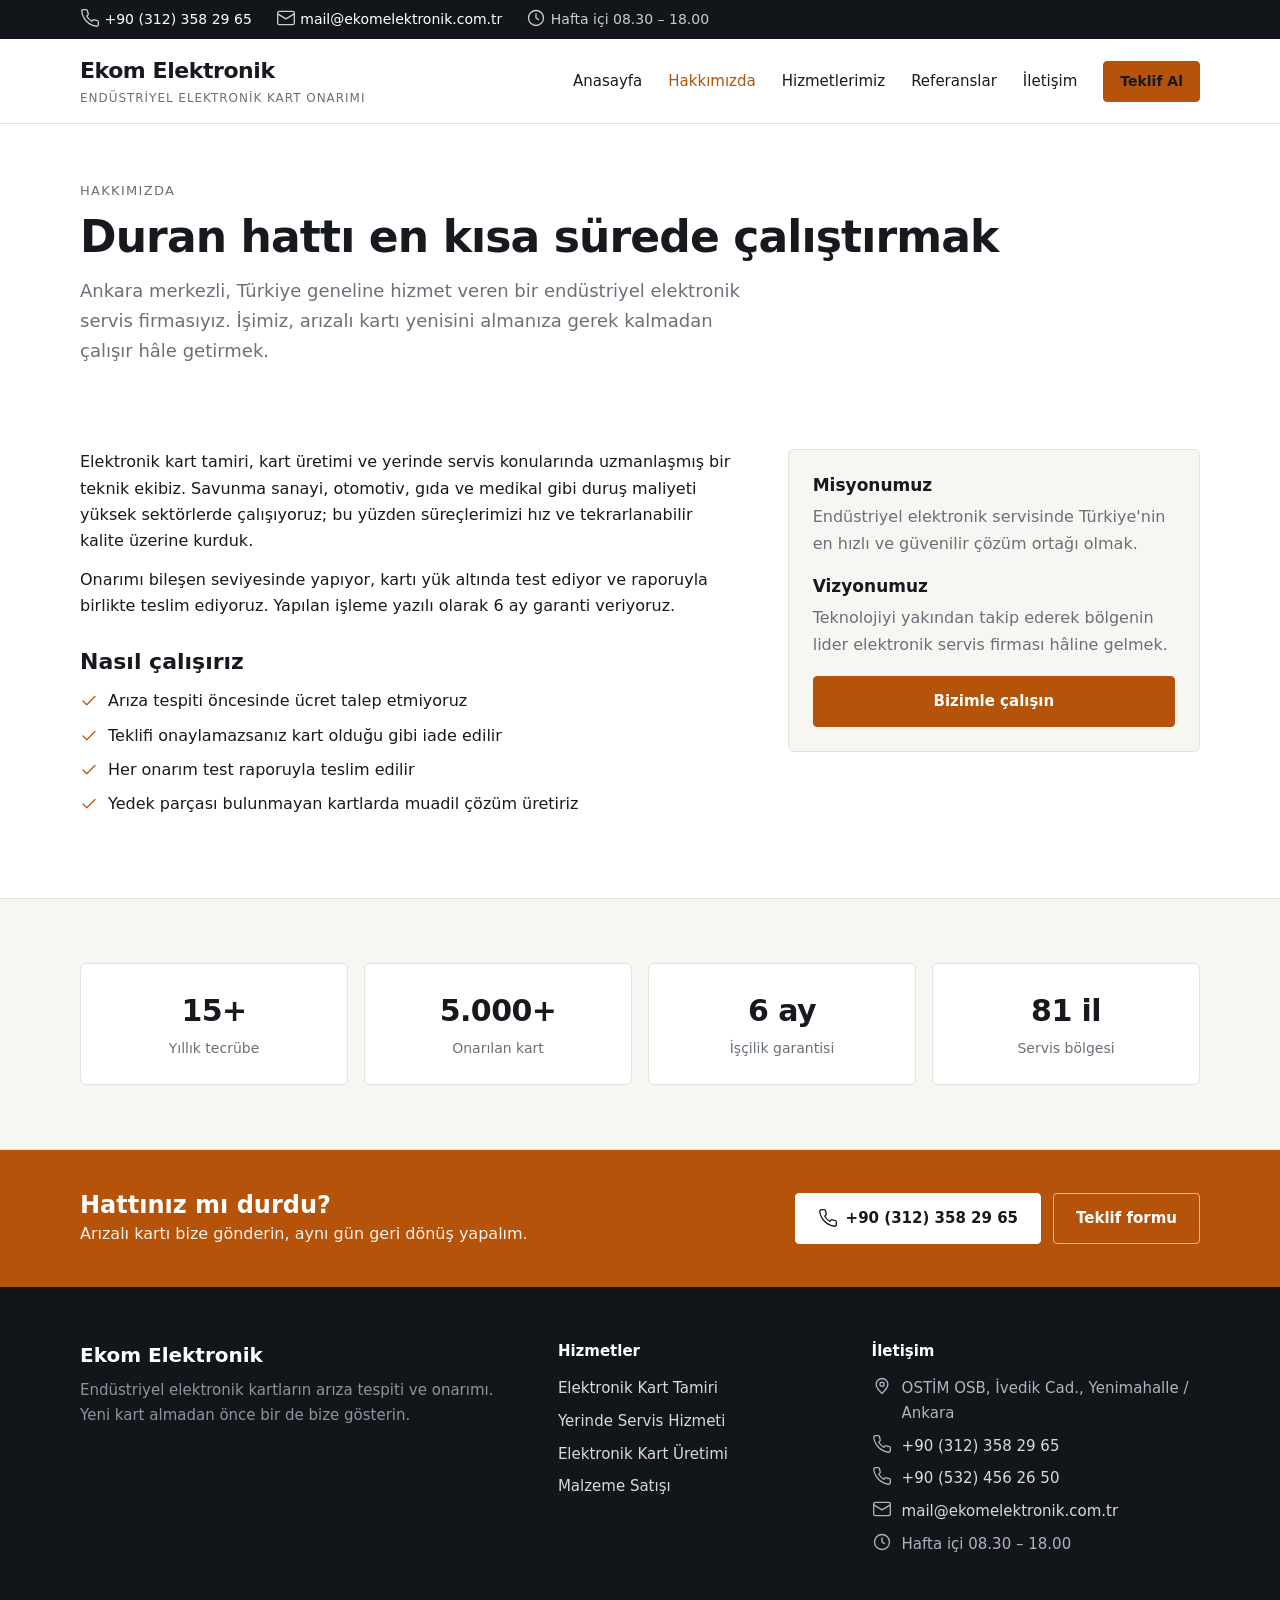
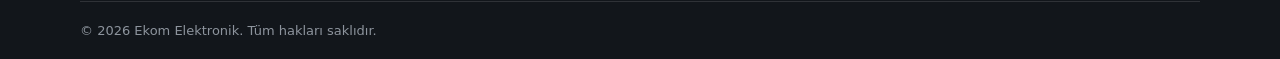
==== hakkimizda.html @ f10e5776 "Add files via upload" ====
<!DOCTYPE html>
<html lang="tr">
<head>
  <meta charset="UTF-8">
  <meta name="viewport" content="width=device-width, initial-scale=1.0">
  <title>Hakkımızda — Ekom Elektronik</title>
  <meta name="description" content="Ankara merkezli, Türkiye geneline hizmet veren endüstriyel elektronik servis firması.">
  <link rel="stylesheet" href="assets/css/stil.css">
</head>
<body>

<a class="atla" href="#icerik">İçeriğe geç</a>

<div class="ust-serit">
  <div class="kap">
    <span><svg class="ikon" viewBox="0 0 24 24" fill="none" stroke="currentColor" stroke-width="1.6" stroke-linecap="round" stroke-linejoin="round" aria-hidden="true"><path d="M22 16.9v3a2 2 0 0 1-2.2 2 19.8 19.8 0 0 1-8.6-3.1 19.5 19.5 0 0 1-6-6A19.8 19.8 0 0 1 2.1 4.2 2 2 0 0 1 4.1 2h3a2 2 0 0 1 2 1.7c.1 1 .4 1.9.7 2.8a2 2 0 0 1-.5 2.1L8.1 9.9a16 16 0 0 0 6 6l1.3-1.3a2 2 0 0 1 2.1-.4c.9.3 1.8.6 2.8.7a2 2 0 0 1 1.7 2z"/></svg> <a href="tel:+903123582965">+90 (312) 358 29 65</a></span>
    <span class="gizle-mobil"><svg class="ikon" viewBox="0 0 24 24" fill="none" stroke="currentColor" stroke-width="1.6" stroke-linecap="round" stroke-linejoin="round" aria-hidden="true"><rect x="2" y="4" width="20" height="16" rx="2"/><path d="M2 7l10 6 10-6"/></svg> <a href="mailto:mail@ekomelektronik.com.tr">mail@ekomelektronik.com.tr</a></span>
    <span class="gizle-mobil"><svg class="ikon" viewBox="0 0 24 24" fill="none" stroke="currentColor" stroke-width="1.6" stroke-linecap="round" stroke-linejoin="round" aria-hidden="true"><circle cx="12" cy="12" r="9"/><path d="M12 7v5l3 2"/></svg> Hafta içi 08.30 – 18.00</span>
  </div>
</div>

<header class="baslik">
  <div class="kap baslik-ic">
    <a class="logo" href="index.html">
      <span class="logo-isim">Ekom Elektronik</span>
      <span class="logo-alt">Endüstriyel Elektronik Kart Onarımı</span>
    </a>

    <button class="menu-dugme" aria-expanded="false" aria-controls="ana-menu">
      <span></span><span></span><span></span>
      <span class="gizli-metin">Menü</span>
    </button>

    <nav id="ana-menu" class="menu" aria-label="Ana menü">
      <ul>
                  <li>
            <a href="index.html">
              Anasayfa            </a>
          </li>
                  <li>
            <a href="hakkimizda.html" class="aktif" aria-current="page">
              Hakkımızda            </a>
          </li>
                  <li>
            <a href="hizmetlerimiz.html">
              Hizmetlerimiz            </a>
          </li>
                  <li>
            <a href="referanslar.html">
              Referanslar            </a>
          </li>
                  <li>
            <a href="iletisim.html">
              İletişim            </a>
          </li>
                <li><a class="dugme kucuk" href="iletisim.html#teklif">Teklif Al</a></li>
      </ul>
    </nav>
  </div>
</header>

<main id="icerik">

<section class="sayfa-basi">
  <div class="kap">
    <p class="ust-etiket">Hakkımızda</p>
    <h1>Duran hattı en kısa sürede çalıştırmak</h1>
    <p class="ozet">
      Ankara merkezli, Türkiye geneline hizmet veren bir endüstriyel elektronik
      servis firmasıyız. İşimiz, arızalı kartı yenisini almanıza gerek kalmadan
      çalışır hâle getirmek.
    </p>
  </div>
</section>

<section class="bolum">
  <div class="kap iki-sutun">
    <div>
      <p>
        Elektronik kart tamiri, kart üretimi ve yerinde servis konularında
        uzmanlaşmış bir teknik ekibiz. Savunma sanayi, otomotiv, gıda ve medikal
        gibi duruş maliyeti yüksek sektörlerde çalışıyoruz; bu yüzden süreçlerimizi
        hız ve tekrarlanabilir kalite üzerine kurduk.
      </p>
      <p>
        Onarımı bileşen seviyesinde yapıyor, kartı yük altında test ediyor ve
        raporuyla birlikte teslim ediyoruz. Yapılan işleme yazılı olarak 6 ay
        garanti veriyoruz.
      </p>

      <h2 class="ara-baslik">Nasıl çalışırız</h2>
      <ul class="isaretli">
        <li><svg class="ikon" viewBox="0 0 24 24" fill="none" stroke="currentColor" stroke-width="1.6" stroke-linecap="round" stroke-linejoin="round" aria-hidden="true"><path d="M20 6L9 17l-5-5"/></svg> Arıza tespiti öncesinde ücret talep etmiyoruz</li>
        <li><svg class="ikon" viewBox="0 0 24 24" fill="none" stroke="currentColor" stroke-width="1.6" stroke-linecap="round" stroke-linejoin="round" aria-hidden="true"><path d="M20 6L9 17l-5-5"/></svg> Teklifi onaylamazsanız kart olduğu gibi iade edilir</li>
        <li><svg class="ikon" viewBox="0 0 24 24" fill="none" stroke="currentColor" stroke-width="1.6" stroke-linecap="round" stroke-linejoin="round" aria-hidden="true"><path d="M20 6L9 17l-5-5"/></svg> Her onarım test raporuyla teslim edilir</li>
        <li><svg class="ikon" viewBox="0 0 24 24" fill="none" stroke="currentColor" stroke-width="1.6" stroke-linecap="round" stroke-linejoin="round" aria-hidden="true"><path d="M20 6L9 17l-5-5"/></svg> Yedek parçası bulunmayan kartlarda muadil çözüm üretiriz</li>
      </ul>
    </div>

    <aside class="yan-kutu">
      <h2>Misyonumuz</h2>
      <p class="soluk">
        Endüstriyel elektronik servisinde Türkiye'nin en hızlı ve güvenilir çözüm
        ortağı olmak.
      </p>
      <h2>Vizyonumuz</h2>
      <p class="soluk">
        Teknolojiyi yakından takip ederek bölgenin lider elektronik servis
        firması hâline gelmek.
      </p>
      <a class="dugme tam" href="iletisim.html#teklif">Bizimle çalışın</a>
    </aside>
  </div>
</section>

<section class="bolum acik">
  <div class="kap">
    <div class="rakam-izgara genis">
              <div class="rakam">
          <strong>15+</strong>
          <span>Yıllık tecrübe</span>
        </div>
              <div class="rakam">
          <strong>5.000+</strong>
          <span>Onarılan kart</span>
        </div>
              <div class="rakam">
          <strong>6 ay</strong>
          <span>İşçilik garantisi</span>
        </div>
              <div class="rakam">
          <strong>81 il</strong>
          <span>Servis bölgesi</span>
        </div>
          </div>
  </div>
</section>

</main>

<section class="serit-cta">
  <div class="kap cta-ic">
    <div>
      <h2>Hattınız mı durdu?</h2>
      <p>Arızalı kartı bize gönderin, aynı gün geri dönüş yapalım.</p>
    </div>
    <div class="cta-dugmeler">
      <a class="dugme" href="tel:+903123582965"><svg class="ikon" viewBox="0 0 24 24" fill="none" stroke="currentColor" stroke-width="1.6" stroke-linecap="round" stroke-linejoin="round" aria-hidden="true"><path d="M22 16.9v3a2 2 0 0 1-2.2 2 19.8 19.8 0 0 1-8.6-3.1 19.5 19.5 0 0 1-6-6A19.8 19.8 0 0 1 2.1 4.2 2 2 0 0 1 4.1 2h3a2 2 0 0 1 2 1.7c.1 1 .4 1.9.7 2.8a2 2 0 0 1-.5 2.1L8.1 9.9a16 16 0 0 0 6 6l1.3-1.3a2 2 0 0 1 2.1-.4c.9.3 1.8.6 2.8.7a2 2 0 0 1 1.7 2z"/></svg> +90 (312) 358 29 65</a>
      <a class="dugme bos" href="iletisim.html#teklif">Teklif formu</a>
    </div>
  </div>
</section>

<footer class="alt">
  <div class="kap alt-ic">
    <div>
      <p class="alt-isim">Ekom Elektronik</p>
      <p class="soluk">Endüstriyel elektronik kartların arıza tespiti ve onarımı. Yeni kart almadan önce bir de bize gösterin.</p>
    </div>

    <div>
      <h3>Hizmetler</h3>
      <ul class="duz-liste">
                  <li><a href="hizmet-elektronik-kart-tamiri.html">Elektronik Kart Tamiri</a></li>
                  <li><a href="hizmet-yerinde-servis.html">Yerinde Servis Hizmeti</a></li>
                  <li><a href="hizmet-kart-uretimi.html">Elektronik Kart Üretimi</a></li>
                  <li><a href="hizmet-malzeme-satisi.html">Malzeme Satışı</a></li>
              </ul>
    </div>

    <div>
      <h3>İletişim</h3>
      <ul class="duz-liste">
        <li><svg class="ikon" viewBox="0 0 24 24" fill="none" stroke="currentColor" stroke-width="1.6" stroke-linecap="round" stroke-linejoin="round" aria-hidden="true"><path d="M12 21s7-6.4 7-11a7 7 0 1 0-14 0c0 4.6 7 11 7 11z"/><circle cx="12" cy="10" r="2.5"/></svg> OSTİM OSB, İvedik Cad., Yenimahalle / Ankara</li>
        <li><svg class="ikon" viewBox="0 0 24 24" fill="none" stroke="currentColor" stroke-width="1.6" stroke-linecap="round" stroke-linejoin="round" aria-hidden="true"><path d="M22 16.9v3a2 2 0 0 1-2.2 2 19.8 19.8 0 0 1-8.6-3.1 19.5 19.5 0 0 1-6-6A19.8 19.8 0 0 1 2.1 4.2 2 2 0 0 1 4.1 2h3a2 2 0 0 1 2 1.7c.1 1 .4 1.9.7 2.8a2 2 0 0 1-.5 2.1L8.1 9.9a16 16 0 0 0 6 6l1.3-1.3a2 2 0 0 1 2.1-.4c.9.3 1.8.6 2.8.7a2 2 0 0 1 1.7 2z"/></svg> <a href="tel:+903123582965">+90 (312) 358 29 65</a></li>
        <li><svg class="ikon" viewBox="0 0 24 24" fill="none" stroke="currentColor" stroke-width="1.6" stroke-linecap="round" stroke-linejoin="round" aria-hidden="true"><path d="M22 16.9v3a2 2 0 0 1-2.2 2 19.8 19.8 0 0 1-8.6-3.1 19.5 19.5 0 0 1-6-6A19.8 19.8 0 0 1 2.1 4.2 2 2 0 0 1 4.1 2h3a2 2 0 0 1 2 1.7c.1 1 .4 1.9.7 2.8a2 2 0 0 1-.5 2.1L8.1 9.9a16 16 0 0 0 6 6l1.3-1.3a2 2 0 0 1 2.1-.4c.9.3 1.8.6 2.8.7a2 2 0 0 1 1.7 2z"/></svg> <a href="tel:+905324562650">+90 (532) 456 26 50</a></li>
        <li><svg class="ikon" viewBox="0 0 24 24" fill="none" stroke="currentColor" stroke-width="1.6" stroke-linecap="round" stroke-linejoin="round" aria-hidden="true"><rect x="2" y="4" width="20" height="16" rx="2"/><path d="M2 7l10 6 10-6"/></svg> <a href="mailto:mail@ekomelektronik.com.tr">mail@ekomelektronik.com.tr</a></li>
        <li><svg class="ikon" viewBox="0 0 24 24" fill="none" stroke="currentColor" stroke-width="1.6" stroke-linecap="round" stroke-linejoin="round" aria-hidden="true"><circle cx="12" cy="12" r="9"/><path d="M12 7v5l3 2"/></svg> Hafta içi 08.30 – 18.00</li>
      </ul>
    </div>
  </div>

  <div class="kap telif">
    <span>&copy; 2026 Ekom Elektronik. Tüm hakları saklıdır.</span>
  </div>
</footer>

<script src="assets/js/site.js"></script>
</body>
</html>
---- assets/css/stil.css ----
:root {
  --murekkep: #16191d;   /* ana metin */
  --soluk:    #6a7078;   /* ikincil metin */
  --vurgu:    #b45309;   /* turuncu vurgu */
  --vurgu-ac: #d97706;
  --cizgi:    #e4e2dd;
  --zemin:    #ffffff;
  --zemin-ac: #f7f6f3;   /* açık bölüm zemini */
  --koyu:     #12161b;   /* üst şerit / footer */
}

* { margin: 0; padding: 0; box-sizing: border-box; }

body {
  font-family: system-ui, "Segoe UI", sans-serif;
  color: var(--murekkep);
  background: var(--zemin);
  line-height: 1.65;
}

img { max-width: 100%; display: block; }
a   { color: var(--vurgu); text-decoration: none; }
a:hover { text-decoration: underline; }

.kap { width: min(1120px, 100% - 48px); margin: 0 auto; }

/* Klavye kullanıcıları için içeriğe atlama bağlantısı */
.atla {
  position: absolute; left: -9999px;
  background: var(--vurgu); color: #fff; padding: 10px 16px; z-index: 10;
}
.atla:focus { left: 12px; top: 12px; }

.gizli-metin {
  position: absolute; width: 1px; height: 1px;
  overflow: hidden; clip: rect(0 0 0 0);
}

.ikon { width: 20px; height: 20px; flex: none; vertical-align: -4px; }

/* ---------- Üst şerit ---------- */

.ust-serit {
  background: var(--koyu);
  color: #c8ccd2;
  font-size: 14px;
}
.ust-serit .kap { display: flex; gap: 24px; padding: 8px 0; flex-wrap: wrap; }
.ust-serit a { color: #fff; }

/* ---------- Başlık / menü ---------- */

.baslik {
  border-bottom: 1px solid var(--cizgi);
  position: sticky; top: 0; z-index: 9;
  background: rgba(255, 255, 255, 0.95);
  backdrop-filter: blur(6px);
}
.baslik-ic { display: flex; align-items: center; justify-content: space-between; padding: 14px 0; gap: 16px; }

.logo { color: var(--murekkep); display: block; }
.logo:hover { text-decoration: none; }
.logo-isim { display: block; font-size: 22px; font-weight: 700; letter-spacing: -0.02em; }
.logo-alt  { display: block; font-size: 12px; color: var(--soluk); text-transform: uppercase; letter-spacing: 0.08em; }

.menu ul { list-style: none; display: flex; align-items: center; gap: 26px; }
.menu a  { color: var(--murekkep); font-size: 15px; }
.menu a.aktif { color: var(--vurgu); }

.menu-dugme {
  display: none; background: none; border: 0; cursor: pointer;
  width: 42px; height: 36px; padding: 8px;
}
.menu-dugme span { display: block; height: 2px; background: var(--murekkep); margin: 4px 0; }

/* ---------- Düğmeler ---------- */

.dugme {
  display: inline-flex; align-items: center; gap: 8px; justify-content: center;
  background: var(--vurgu); color: #fff;
  padding: 12px 22px; border: 1px solid var(--vurgu);
  border-radius: 4px; font-size: 15px; font-weight: 600; cursor: pointer;
  font-family: inherit;
}
.dugme:hover { background: var(--vurgu-ac); border-color: var(--vurgu-ac); text-decoration: none; }
.dugme.bos { background: transparent; color: var(--murekkep); border-color: var(--cizgi); }
.dugme.bos:hover { border-color: var(--murekkep); }
.dugme.kucuk { padding: 8px 16px; font-size: 14px; }
.dugme.tam { display: flex; width: 100%; margin-top: 18px; }

.dugme-grup { display: flex; gap: 12px; flex-wrap: wrap; margin: 28px 0 8px; }

/* ---------- Başlık tipografisi ---------- */

h1 { font-size: clamp(30px, 4vw, 44px); line-height: 1.15; letter-spacing: -0.02em; }
h2 { font-size: 22px; line-height: 1.3; }
h3 { font-size: 17px; }

.ust-etiket {
  font-size: 13px; text-transform: uppercase; letter-spacing: 0.1em;
  color: var(--soluk); margin-bottom: 10px;
}
.bolum-baslik { font-size: clamp(24px, 3vw, 32px); margin-bottom: 28px; letter-spacing: -0.01em; }
.ara-baslik   { margin: 28px 0 12px; }
.ozet   { font-size: 18px; color: var(--soluk); margin-top: 14px; max-width: 60ch; }
.soluk  { color: var(--soluk); }
.kucuk-metin { font-size: 13px; }
p { margin-bottom: 12px; }

/* ---------- Bölümler ---------- */

.bolum { padding: 64px 0; }
.bolum.acik { background: var(--zemin-ac); border-block: 1px solid var(--cizgi); }
.sayfa-basi { padding: 56px 0 8px; }

.vitrin { padding: 64px 0; background: var(--zemin-ac); border-bottom: 1px solid var(--cizgi); }
.vitrin-ic { display: grid; grid-template-columns: 1.5fr 1fr; gap: 48px; align-items: start; }

.vitrin-kutu {
  background: #fff; border: 1px solid var(--cizgi); border-radius: 6px;
  padding: 26px; box-shadow: 0 1px 2px rgba(0, 0, 0, 0.04);
}
.vitrin-kutu h2 { font-size: 19px; margin-bottom: 4px; }

.rozetler { list-style: none; display: flex; flex-wrap: wrap; gap: 8px 22px; margin-top: 22px; color: var(--soluk); font-size: 15px; }
.rozetler li { display: flex; align-items: center; gap: 6px; }
.rozetler .ikon { width: 16px; height: 16px; color: var(--vurgu); }

/* ---------- Izgaralar / kartlar ---------- */

.izgara { display: grid; gap: 20px; }
.izgara.dort { grid-template-columns: repeat(4, 1fr); }
.izgara.iki  { grid-template-columns: repeat(2, 1fr); }

.kart {
  border: 1px solid var(--cizgi); border-radius: 6px; padding: 24px;
  background: #fff;
}
.kart .ikon { width: 28px; height: 28px; color: var(--vurgu); margin-bottom: 12px; }
.kart h2, .kart h3 { font-size: 18px; margin-bottom: 8px; }
.kart p { color: var(--soluk); font-size: 15px; }
.kart.genis { padding: 28px; }

.bag { font-weight: 600; font-size: 15px; }

.iki-sutun { display: grid; grid-template-columns: 1.6fr 1fr; gap: 48px; align-items: start; }

.yan-kutu {
  background: var(--zemin-ac); border: 1px solid var(--cizgi);
  border-radius: 6px; padding: 24px;
}
.yan-kutu h2 { font-size: 17px; margin: 18px 0 8px; }
.yan-kutu h2:first-child { margin-top: 0; }

/* ---------- Listeler ---------- */

.isaretli { list-style: none; display: grid; gap: 8px; margin-bottom: 16px; }
.isaretli li { display: flex; gap: 10px; align-items: flex-start; }
.isaretli .ikon { width: 18px; height: 18px; color: var(--vurgu); margin-top: 4px; }
.isaretli.kucuk { font-size: 15px; margin: 14px 0; }

.duz-liste { list-style: none; display: grid; gap: 8px; }
.duz-liste li { display: flex; gap: 10px; align-items: flex-start; }
.duz-liste.iri { font-size: 16px; }

.etiket-liste { list-style: none; display: flex; flex-wrap: wrap; gap: 10px; }
.etiket-liste li {
  background: var(--zemin-ac); border: 1px solid var(--cizgi); border-radius: 999px;
  padding: 8px 18px; font-size: 15px;
}
.acik .etiket-liste li { background: #fff; }

/* ---------- Galeri ---------- */

.galeri { display: grid; grid-template-columns: repeat(3, 1fr); gap: 20px; }

.galeri-dugme {
  display: block; width: 100%; padding: 0; cursor: zoom-in;
  border: 1px solid var(--cizgi); border-radius: 6px; overflow: hidden; background: none;
}
.galeri-dugme img {
  width: 100%; height: 260px; object-fit: cover;
  transition: transform 0.25s ease;
}
.galeri-dugme:hover img { transform: scale(1.03); }
.galeri-dugme:focus-visible { outline: 2px solid var(--vurgu); outline-offset: 2px; }

.galeri figcaption { margin-top: 10px; font-size: 14px; }
.galeri figcaption strong { display: block; font-size: 15px; }
.galeri figcaption span { color: var(--soluk); }

/* Büyütme penceresi */
.buyutec {
  position: fixed; inset: 0; z-index: 20;
  background: rgba(10, 12, 15, 0.9);
  display: none; align-items: center; justify-content: center;
  padding: 32px;
}
.buyutec.acik { display: flex; }
.buyutec img { max-width: min(900px, 100%); max-height: 85vh; object-fit: contain; border-radius: 4px; }
.buyutec figcaption { color: #e6e8ea; text-align: center; margin-top: 12px; font-size: 15px; }
.buyutec-kapat {
  position: absolute; top: 18px; right: 22px;
  background: none; border: 0; color: #fff; font-size: 34px; line-height: 1;
  cursor: pointer; padding: 6px 12px;
}

/* ---------- Süreç ---------- */

.surec { list-style: none; counter-reset: adim; display: grid; grid-template-columns: repeat(5, 1fr); gap: 20px; }
.surec li { border-top: 2px solid var(--cizgi); padding-top: 16px; }
.surec h3 { margin: 10px 0 6px; }
.surec p { color: var(--soluk); font-size: 15px; }
.adim-no {
  display: inline-flex; align-items: center; justify-content: center;
  width: 30px; height: 30px; border-radius: 50%;
  background: var(--vurgu); color: #fff; font-weight: 700; font-size: 14px;
}

/* ---------- Rakamlar / logolar ---------- */

.rakam-izgara { display: grid; grid-template-columns: repeat(2, 1fr); gap: 16px; }
.rakam-izgara.genis { grid-template-columns: repeat(4, 1fr); }
.rakam {
  background: #fff; border: 1px solid var(--cizgi); border-radius: 6px;
  padding: 22px; text-align: center;
}
.rakam strong { display: block; font-size: 30px; letter-spacing: -0.02em; }
.rakam span { color: var(--soluk); font-size: 14px; }

.logo-izgara { display: grid; grid-template-columns: repeat(4, 1fr); gap: 16px; }
.logo-kutu {
  border: 1px solid var(--cizgi); border-radius: 6px;
  min-height: 110px; display: flex; align-items: center; justify-content: center;
  color: var(--soluk); font-size: 15px; text-align: center; padding: 12px;
}

/* ---------- Form ---------- */

.form { display: grid; gap: 16px; max-width: 620px; }
.form label { display: grid; gap: 6px; font-size: 14px; color: var(--soluk); }
.form input, .form select, .form textarea {
  font-family: inherit; font-size: 16px; color: var(--murekkep);
  padding: 11px 12px; border: 1px solid var(--cizgi); border-radius: 4px;
  background: #fff; width: 100%;
}
.form input:focus, .form select:focus, .form textarea:focus {
  outline: 2px solid var(--vurgu); outline-offset: 1px; border-color: var(--vurgu);
}
.form-satir { display: grid; grid-template-columns: 1fr 1fr; gap: 16px; }
.form button { justify-self: start; }
.tuzak { position: absolute; left: -9999px; }

.hata-metin { color: #b91c1c; font-size: 13px; }
.uyari { padding: 12px 16px; border-radius: 4px; margin-bottom: 18px; font-size: 15px; }
.uyari.basarili { background: #ecfdf5; border: 1px solid #a7f3d0; color: #065f46; }
.uyari.hata     { background: #fef2f2; border: 1px solid #fecaca; color: #991b1b; }

.harita-yer {
  margin-top: 18px; height: 180px; border: 1px dashed var(--cizgi);
  border-radius: 6px; display: flex; align-items: center; justify-content: center;
  color: var(--soluk); font-size: 14px; background: #fff;
}

/* ---------- CTA şeridi ve alt bölüm ---------- */

.serit-cta { background: var(--vurgu); color: #fff; padding: 40px 0; }
.serit-cta h2 { font-size: 24px; }
.serit-cta p { margin: 0; opacity: 0.92; }
.cta-ic { display: flex; align-items: center; justify-content: space-between; gap: 24px; flex-wrap: wrap; }
.cta-dugmeler { display: flex; gap: 12px; flex-wrap: wrap; }
.serit-cta .dugme { background: #fff; color: var(--murekkep); border-color: #fff; }
.serit-cta .dugme:hover { background: #f3f4f6; }
.serit-cta .dugme.bos { background: transparent; color: #fff; border-color: rgba(255, 255, 255, 0.6); }

.alt { background: var(--koyu); color: #aeb4bd; padding: 52px 0 0; font-size: 15px; }
.alt-ic { display: grid; grid-template-columns: 1.6fr 1fr 1.2fr; gap: 40px; }
.alt h3 { color: #fff; font-size: 15px; margin-bottom: 12px; }
.alt a { color: #d6dae0; }
.alt-isim { color: #fff; font-size: 20px; font-weight: 700; margin-bottom: 6px; }
.alt .soluk { color: #8d949d; }
.telif {
  border-top: 1px solid rgba(255, 255, 255, 0.12);
  margin-top: 44px; padding: 18px 0; font-size: 13px; color: #8d949d;
}

/* ---------- Duyarlı ---------- */

@media (max-width: 900px) {
  .vitrin-ic, .iki-sutun, .alt-ic { grid-template-columns: 1fr; gap: 32px; }
  .izgara.dort { grid-template-columns: repeat(2, 1fr); }
  .galeri { grid-template-columns: repeat(2, 1fr); }
  .surec { grid-template-columns: repeat(2, 1fr); }
  .logo-izgara { grid-template-columns: repeat(3, 1fr); }
  .rakam-izgara.genis { grid-template-columns: repeat(2, 1fr); }
}

@media (max-width: 640px) {
  .kap { width: min(1120px, 100% - 32px); }
  .gizle-mobil { display: none; }
  .izgara.dort, .izgara.iki, .surec, .form-satir, .galeri { grid-template-columns: 1fr; }
  .galeri-dugme img { height: 300px; }
  .buyutec { padding: 16px; }
  .logo-izgara { grid-template-columns: repeat(2, 1fr); }
  .bolum { padding: 44px 0; }

  .menu-dugme { display: block; }
  .menu { display: none; width: 100%; }
  .menu.acik { display: block; }
  .baslik-ic { flex-wrap: wrap; }
  .menu ul { flex-direction: column; align-items: stretch; gap: 0; padding-bottom: 10px; }
  .menu li { border-top: 1px solid var(--cizgi); }
  .menu a { display: block; padding: 12px 2px; }
  .menu .dugme { margin-top: 12px; }
}
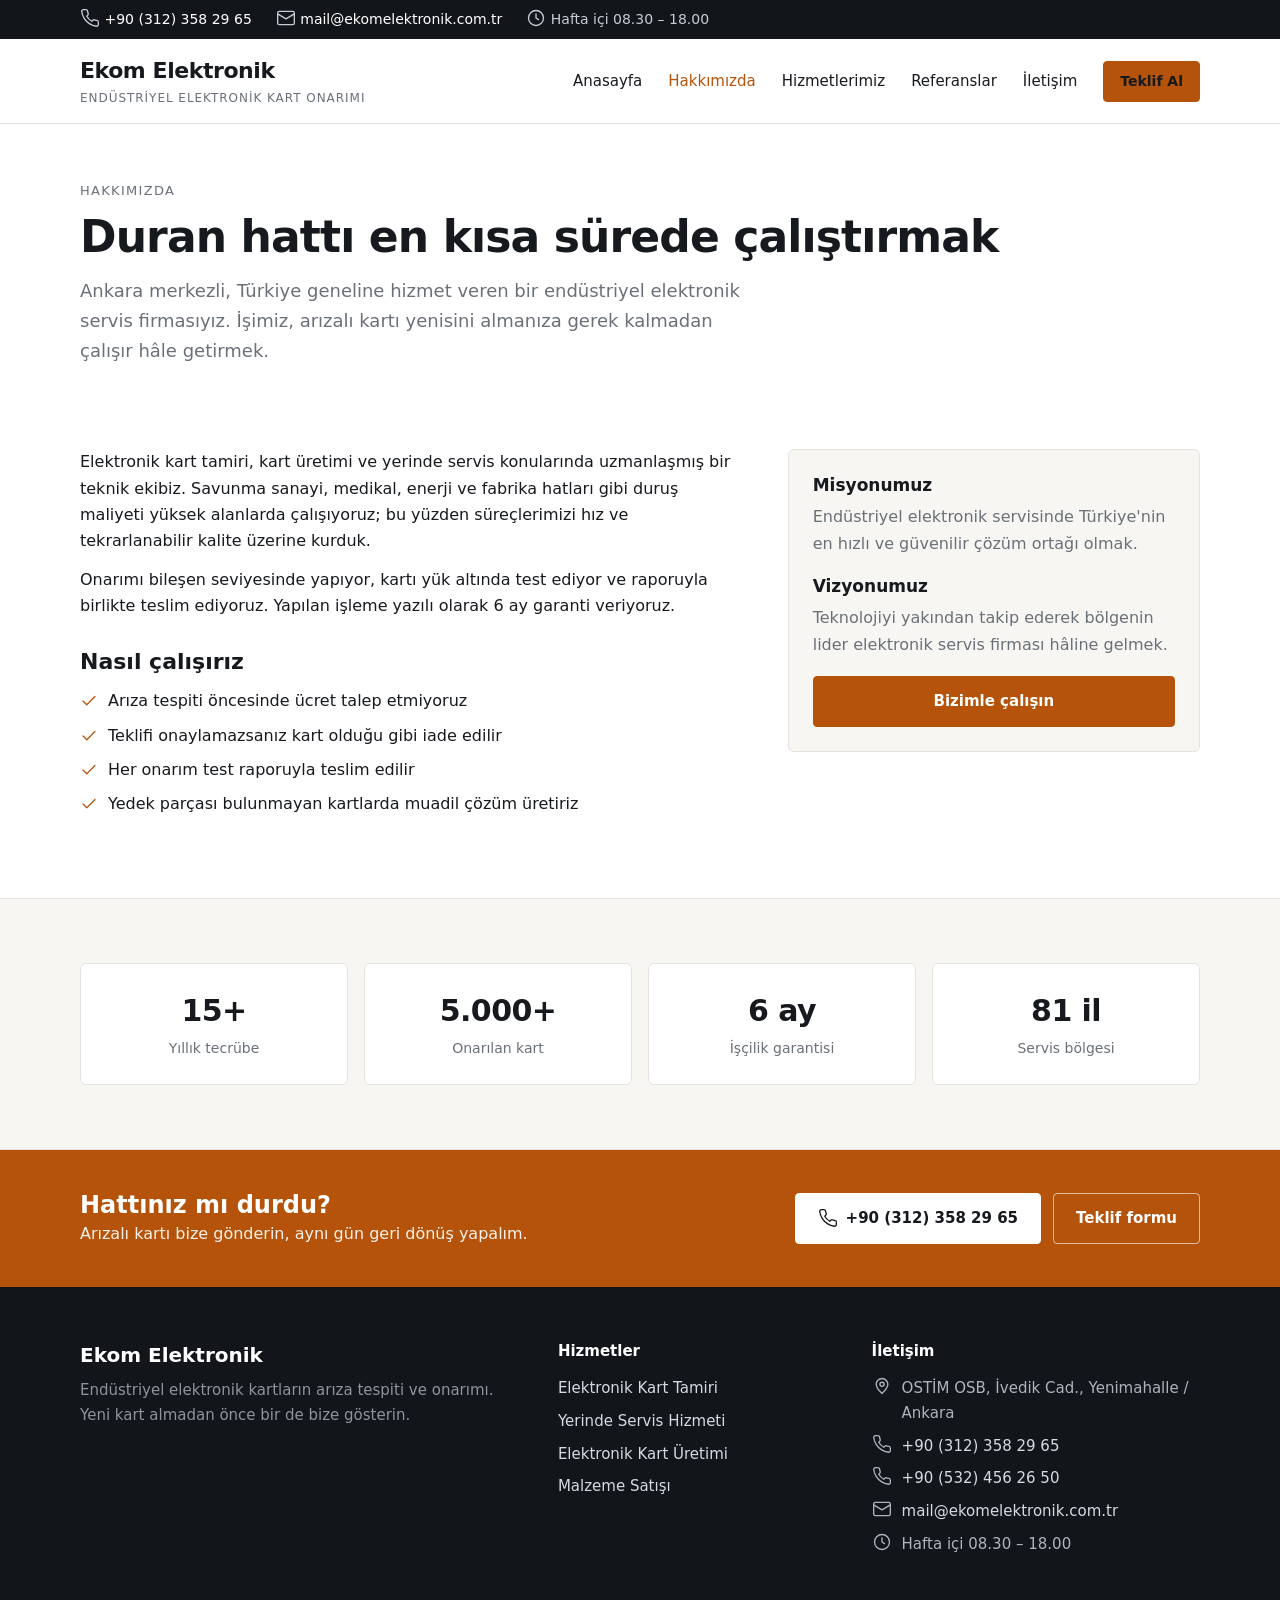
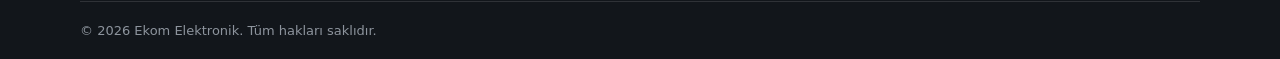
==== commit cadb8c60: "Add files via upload" ====
--- a/hakkimizda.html
+++ b/hakkimizda.html
@@ -78,8 +78,8 @@
     <div>
       <p>
         Elektronik kart tamiri, kart üretimi ve yerinde servis konularında
-        uzmanlaşmış bir teknik ekibiz. Savunma sanayi, otomotiv, gıda ve medikal
-        gibi duruş maliyeti yüksek sektörlerde çalışıyoruz; bu yüzden süreçlerimizi
+        uzmanlaşmış bir teknik ekibiz. Savunma sanayi, medikal, enerji ve fabrika
+        hatları gibi duruş maliyeti yüksek alanlarda çalışıyoruz; bu yüzden süreçlerimizi
         hız ve tekrarlanabilir kalite üzerine kurduk.
       </p>
       <p>
